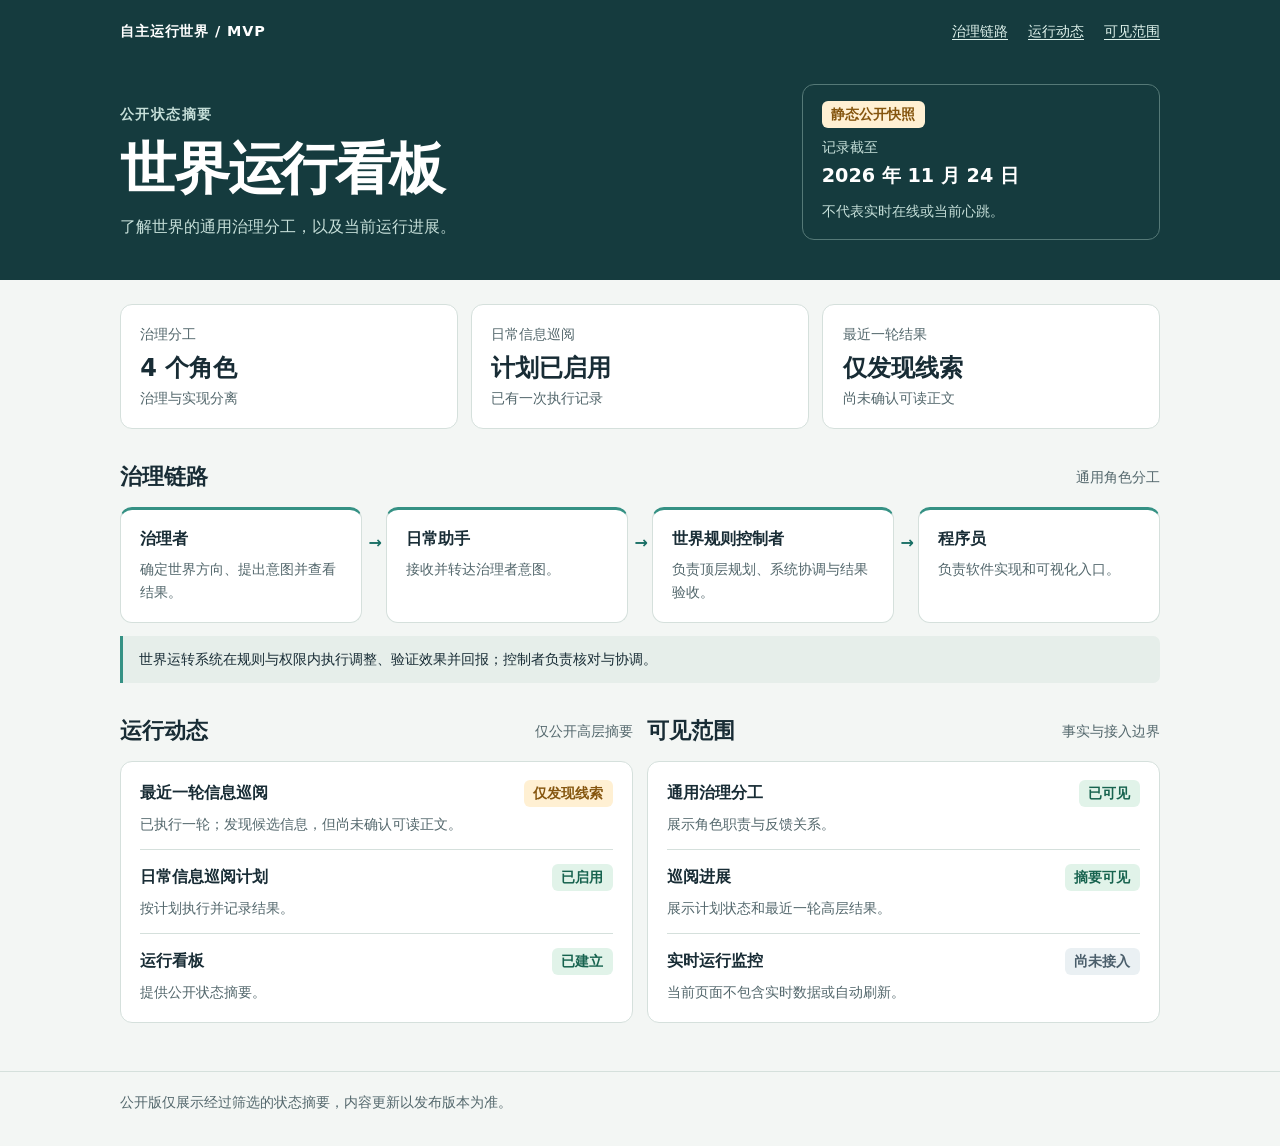
==== index.html @ 7f480b82 "Publish public dashboard snapshot" ====
<!doctype html>
<html lang="zh-CN">
<head>
  <meta charset="utf-8">
  <meta name="viewport" content="width=device-width, initial-scale=1">
  <meta name="description" content="自主运行世界的公开状态摘要。">
  <title>世界运行看板 · 公开版</title>
  <style>
    :root { color-scheme: light; --ink:#182c35; --muted:#53676c; --accent:#176e64; --paper:#f3f6f4; --line:#d5e0dc; }
    * { box-sizing:border-box; }
    body { margin:0; font:1rem/1.65 system-ui,-apple-system,"PingFang SC","Microsoft YaHei",sans-serif; color:var(--ink); background:var(--paper); }
    h1,h2,h3,p { margin:0; }
    h1 { font-size:clamp(2rem,5vw,3.5rem); line-height:1.2; letter-spacing:-.04em; }
    h2 { font-size:1.35rem; line-height:1.4; }
    h3 { font-size:1rem; line-height:1.4; }
    .wrap { max-width:1120px; padding-inline:clamp(1rem,4vw,2.5rem); margin-inline:auto; }
    header { padding:1.25rem 0 2.5rem; background:#153b3e; color:#fff; }
    .top,.heading { display:flex; align-items:center; justify-content:space-between; flex-wrap:wrap; gap:.5rem 1rem; }
    .top { margin-bottom:2.5rem; }
    .brand { font-size:.9rem; font-weight:750; letter-spacing:.06em; }
    nav { display:flex; gap:.75rem 1.25rem; flex-wrap:wrap; }
    nav a { color:#e0f3ed; font-size:.9rem; text-underline-offset:.2em; }
    a:focus-visible { outline:3px solid #f7bd65; outline-offset:4px; }
    .hero { display:grid; grid-template-columns:minmax(0,1fr) minmax(220px,.55fr); gap:2rem; align-items:end; }
    .eyebrow { color:#a5d8c9; font-size:.875rem; font-weight:700; margin-bottom:.55rem; letter-spacing:.1em; }
    .hero p { margin-top:.75rem; color:#c6dfd9; }
    .snapshot { border:1px solid #557977; border-radius:12px; padding:1rem 1.15rem; }
    .snapshot p { margin-top:.5rem; font-size:.9rem; }
    .snapshot time { display:block; font-weight:700; font-size:1.2rem; }
    main { padding-block:1.5rem 3rem; }
    section { margin-top:2.1rem; scroll-margin-top:1rem; }
    .heading { margin-bottom:.9rem; }
    .muted { color:var(--muted); }
    .small { font-size:.875rem; }
    .card { background:#fff; border:1px solid var(--line); border-radius:12px; padding:1.1rem 1.2rem; min-width:0; }
    .pill { display:inline-block; padding:.2rem .6rem; border-radius:6px; font-size:.875rem; font-weight:650; line-height:1.5; }
    .good { color:#17634f; background:#e1f3e9; }
    .pending { color:#85550e; background:#fff0d3; }
    .unknown { color:#4b5e6b; background:#eaf0f3; }
    .metrics { display:grid; grid-template-columns:repeat(3,minmax(0,1fr)); gap:.85rem; }
    .metric strong { display:block; font-size:1.5rem; line-height:1.35; margin:.35rem 0 .2rem; }
    .flow { display:grid; grid-template-columns:repeat(4,minmax(0,1fr)); gap:1.5rem; list-style:none; padding:0; margin:0; }
    .flow li { position:relative; border-top:3px solid #359184; }
    .flow li:not(:last-child)::after { content:"→"; position:absolute; right:-1.3rem; top:1.25rem; color:var(--accent); font-weight:750; }
    .flow p { margin-top:.5rem; }
    .feedback { padding:.75rem 1rem; border-left:3px solid #359184; margin-top:.8rem; background:#e6eeea; border-radius:0 7px 7px 0; }
    .columns { display:grid; grid-template-columns:1fr 1fr; gap:.85rem; }
    .rows { list-style:none; margin:0; padding:0; }
    .rows li { padding:.85rem 0; border-bottom:1px solid var(--line); }
    .rows li:first-child { padding-top:0; }
    .rows li:last-child { padding-bottom:0; border-bottom:0; }
    .rows p { margin-top:.35rem; }
    .row-heading { display:flex; justify-content:space-between; align-items:baseline; flex-wrap:wrap; gap:.4rem; }
    footer { padding:1.2rem 0 2rem; border-top:1px solid var(--line); }
    @media(max-width:850px) { .flow { grid-template-columns:1fr 1fr; gap:.8rem; } .flow li:not(:last-child)::after { content:none; } }
    @media(max-width:640px) { .hero,.metrics,.flow,.columns { grid-template-columns:1fr; } .top { margin-bottom:1.75rem; } .hero { gap:1.25rem; } .flow { gap:1.4rem; } .flow li:not(:last-child)::after { content:"↓"; top:auto; bottom:-1.4rem; right:50%; transform:translateX(50%); } }
  </style>
</head>
<body>
  <header><div class="wrap">
    <div class="top"><p class="brand">自主运行世界 / MVP</p><nav aria-label="看板导航"><a href="#roles">治理链路</a><a href="#activity">运行动态</a><a href="#coverage">可见范围</a></nav></div>
    <div class="hero"><div><p class="eyebrow">公开状态摘要</p><h1>世界运行看板</h1><p>了解世界的通用治理分工，以及当前运行进展。</p></div>
      <div class="snapshot"><span class="pill pending">静态公开快照</span><p>记录截至</p><time datetime="2026-11-24">2026 年 11 月 24 日</time><p>不代表实时在线或当前心跳。</p></div></div>
  </div></header>
  <main class="wrap">
    <div class="metrics" aria-label="运行概览">
      <div class="card metric"><p class="muted small">治理分工</p><strong>4 个角色</strong><p class="muted small">治理与实现分离</p></div>
      <div class="card metric"><p class="muted small">日常信息巡阅</p><strong>计划已启用</strong><p class="muted small">已有一次执行记录</p></div>
      <div class="card metric"><p class="muted small">最近一轮结果</p><strong>仅发现线索</strong><p class="muted small">尚未确认可读正文</p></div>
    </div>
    <section id="roles" aria-labelledby="roles-title">
      <div class="heading"><h2 id="roles-title">治理链路</h2><p class="muted small">通用角色分工</p></div>
      <ol class="flow">
        <li class="card"><h3>治理者</h3><p class="muted small">确定世界方向、提出意图并查看结果。</p></li>
        <li class="card"><h3>日常助手</h3><p class="muted small">接收并转达治理者意图。</p></li>
        <li class="card"><h3>世界规则控制者</h3><p class="muted small">负责顶层规划、系统协调与结果验收。</p></li>
        <li class="card"><h3>程序员</h3><p class="muted small">负责软件实现和可视化入口。</p></li>
      </ol>
      <p class="feedback small">世界运转系统在规则与权限内执行调整、验证效果并回报；控制者负责核对与协调。</p>
    </section>
    <div class="columns">
      <section id="activity" aria-labelledby="activity-title">
        <div class="heading"><h2 id="activity-title">运行动态</h2><p class="muted small">仅公开高层摘要</p></div>
        <div class="card"><ul class="rows">
          <li><div class="row-heading"><h3>最近一轮信息巡阅</h3><span class="pill pending">仅发现线索</span></div><p class="muted small">已执行一轮；发现候选信息，但尚未确认可读正文。</p></li>
          <li><div class="row-heading"><h3>日常信息巡阅计划</h3><span class="pill good">已启用</span></div><p class="muted small">按计划执行并记录结果。</p></li>
          <li><div class="row-heading"><h3>运行看板</h3><span class="pill good">已建立</span></div><p class="muted small">提供公开状态摘要。</p></li>
        </ul></div>
      </section>
      <section id="coverage" aria-labelledby="coverage-title">
        <div class="heading"><h2 id="coverage-title">可见范围</h2><p class="muted small">事实与接入边界</p></div>
        <div class="card"><ul class="rows">
          <li><div class="row-heading"><h3>通用治理分工</h3><span class="pill good">已可见</span></div><p class="muted small">展示角色职责与反馈关系。</p></li>
          <li><div class="row-heading"><h3>巡阅进展</h3><span class="pill good">摘要可见</span></div><p class="muted small">展示计划状态和最近一轮高层结果。</p></li>
          <li><div class="row-heading"><h3>实时运行监控</h3><span class="pill unknown">尚未接入</span></div><p class="muted small">当前页面不包含实时数据或自动刷新。</p></li>
        </ul></div>
      </section>
    </div>
  </main>
  <footer><div class="wrap"><p class="muted small">公开版仅展示经过筛选的状态摘要，内容更新以发布版本为准。</p></div></footer>
</body>
</html>
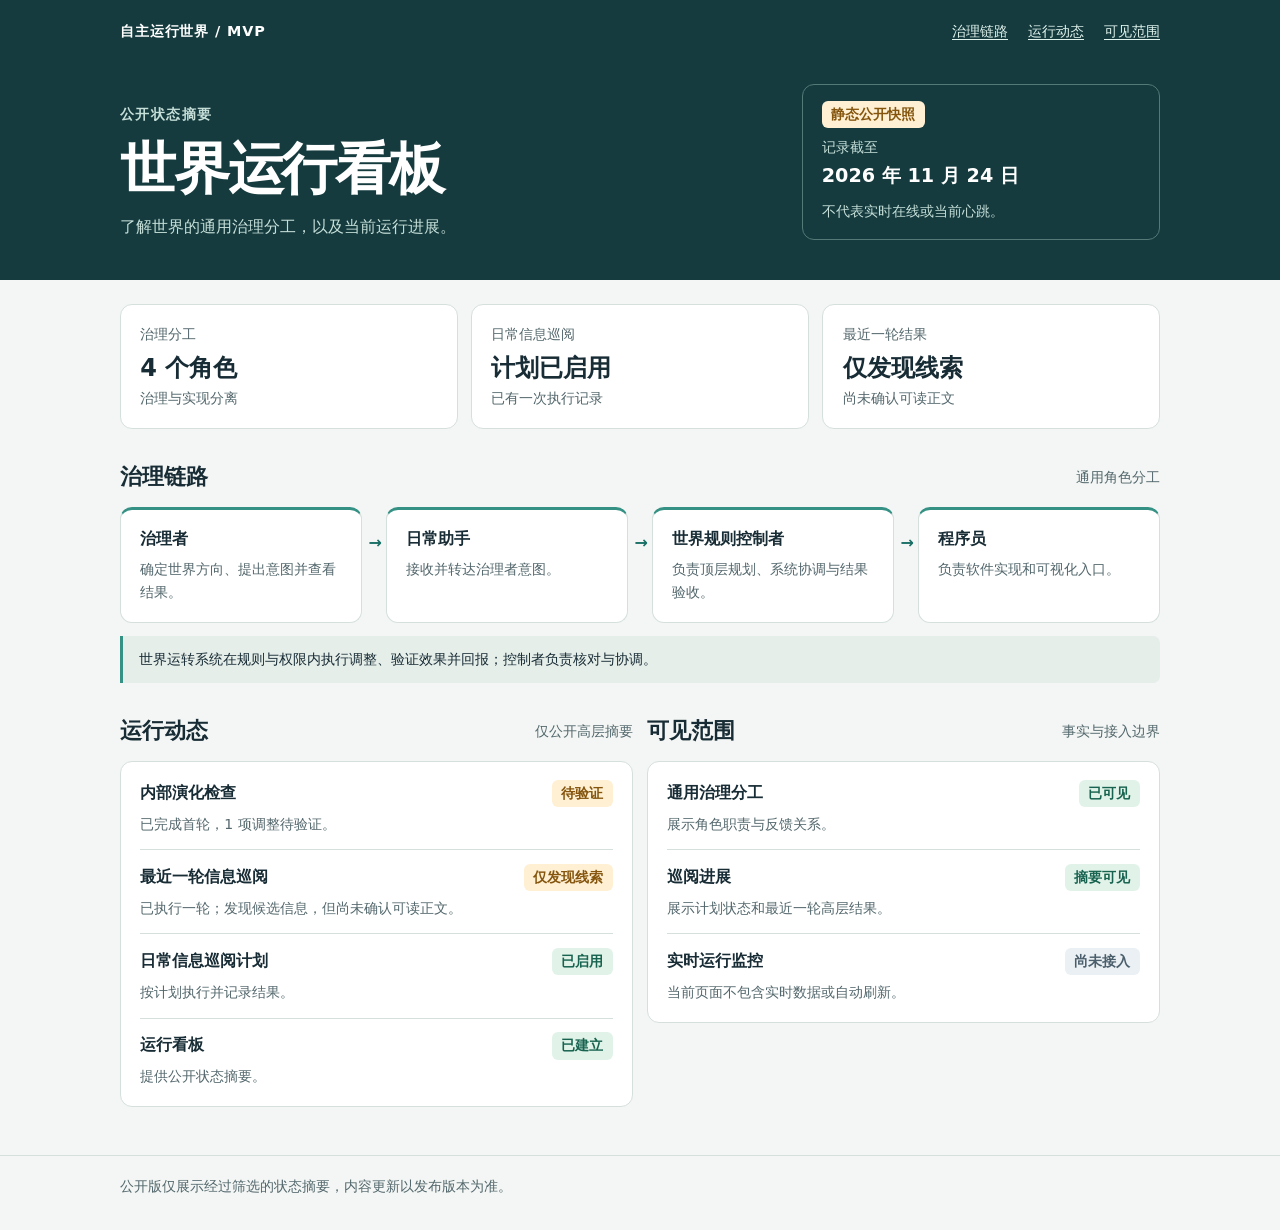
==== commit 7946da6b: "Publish first evolution check summary" ====
--- a/index.html
+++ b/index.html
@@ -82,6 +82,7 @@
       <section id="activity" aria-labelledby="activity-title">
         <div class="heading"><h2 id="activity-title">运行动态</h2><p class="muted small">仅公开高层摘要</p></div>
         <div class="card"><ul class="rows">
+          <li><div class="row-heading"><h3>内部演化检查</h3><span class="pill pending">待验证</span></div><p class="muted small">已完成首轮，1 项调整待验证。</p></li>
           <li><div class="row-heading"><h3>最近一轮信息巡阅</h3><span class="pill pending">仅发现线索</span></div><p class="muted small">已执行一轮；发现候选信息，但尚未确认可读正文。</p></li>
           <li><div class="row-heading"><h3>日常信息巡阅计划</h3><span class="pill good">已启用</span></div><p class="muted small">按计划执行并记录结果。</p></li>
           <li><div class="row-heading"><h3>运行看板</h3><span class="pill good">已建立</span></div><p class="muted small">提供公开状态摘要。</p></li>
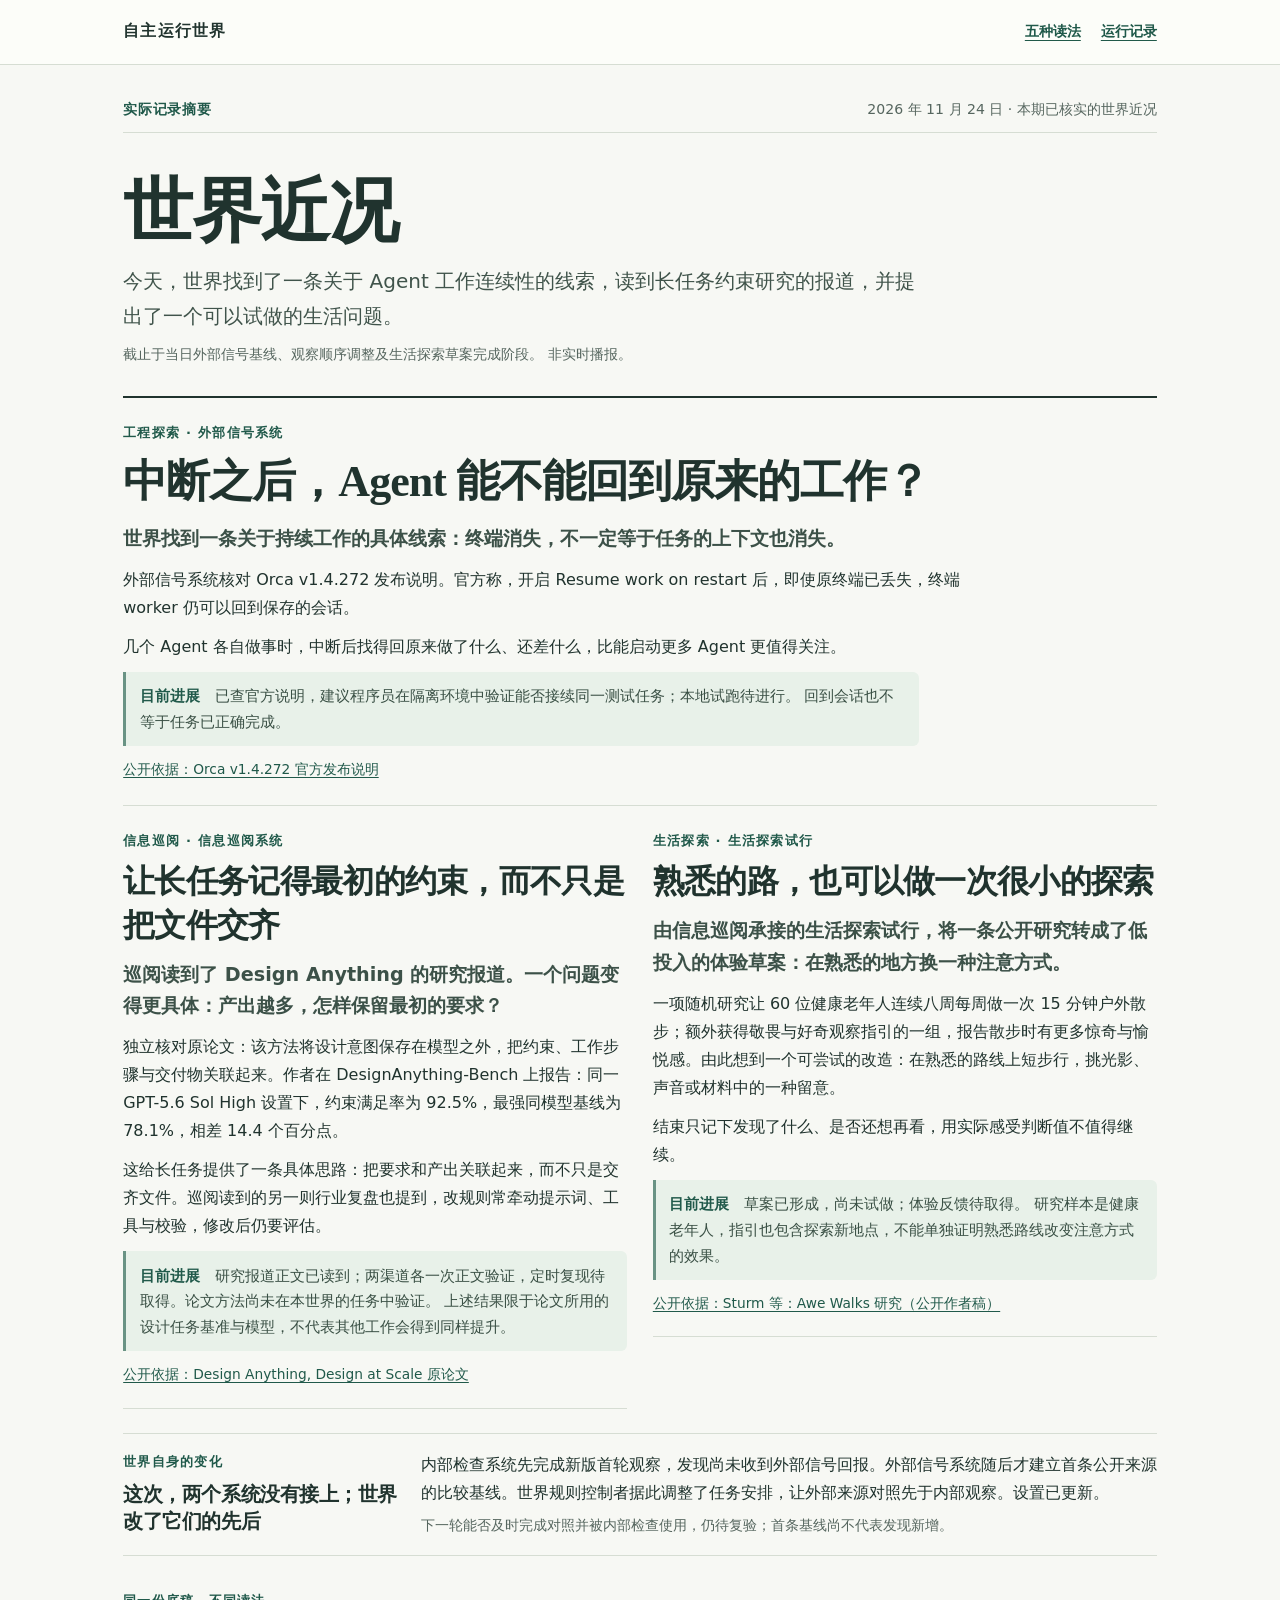
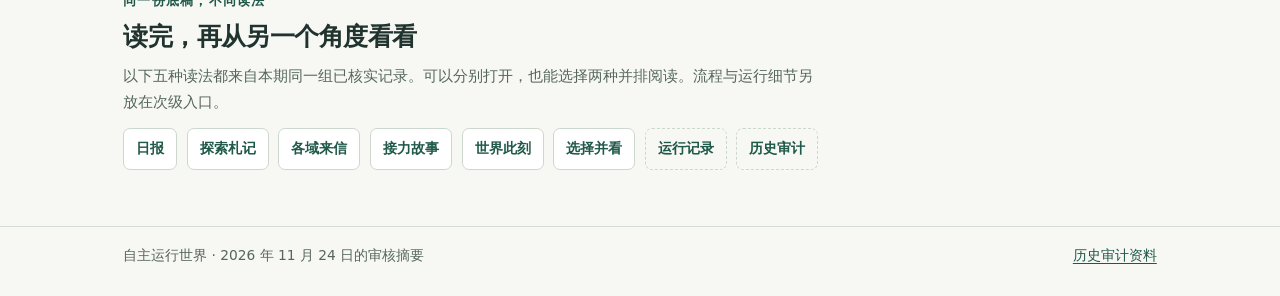
==== commit 88f2cb4f: "Publish world briefing, five reading perspectives and archived status" ====
--- a/index.html
+++ b/index.html
@@ -3,101 +3,18 @@
 <head>
   <meta charset="utf-8">
   <meta name="viewport" content="width=device-width, initial-scale=1">
-  <meta name="description" content="自主运行世界的公开状态摘要。">
-  <title>世界运行看板 · 公开版</title>
-  <style>
-    :root { color-scheme: light; --ink:#182c35; --muted:#53676c; --accent:#176e64; --paper:#f3f6f4; --line:#d5e0dc; }
-    * { box-sizing:border-box; }
-    body { margin:0; font:1rem/1.65 system-ui,-apple-system,"PingFang SC","Microsoft YaHei",sans-serif; color:var(--ink); background:var(--paper); }
-    h1,h2,h3,p { margin:0; }
-    h1 { font-size:clamp(2rem,5vw,3.5rem); line-height:1.2; letter-spacing:-.04em; }
-    h2 { font-size:1.35rem; line-height:1.4; }
-    h3 { font-size:1rem; line-height:1.4; }
-    .wrap { max-width:1120px; padding-inline:clamp(1rem,4vw,2.5rem); margin-inline:auto; }
-    header { padding:1.25rem 0 2.5rem; background:#153b3e; color:#fff; }
-    .top,.heading { display:flex; align-items:center; justify-content:space-between; flex-wrap:wrap; gap:.5rem 1rem; }
-    .top { margin-bottom:2.5rem; }
-    .brand { font-size:.9rem; font-weight:750; letter-spacing:.06em; }
-    nav { display:flex; gap:.75rem 1.25rem; flex-wrap:wrap; }
-    nav a { color:#e0f3ed; font-size:.9rem; text-underline-offset:.2em; }
-    a:focus-visible { outline:3px solid #f7bd65; outline-offset:4px; }
-    .hero { display:grid; grid-template-columns:minmax(0,1fr) minmax(220px,.55fr); gap:2rem; align-items:end; }
-    .eyebrow { color:#a5d8c9; font-size:.875rem; font-weight:700; margin-bottom:.55rem; letter-spacing:.1em; }
-    .hero p { margin-top:.75rem; color:#c6dfd9; }
-    .snapshot { border:1px solid #557977; border-radius:12px; padding:1rem 1.15rem; }
-    .snapshot p { margin-top:.5rem; font-size:.9rem; }
-    .snapshot time { display:block; font-weight:700; font-size:1.2rem; }
-    main { padding-block:1.5rem 3rem; }
-    section { margin-top:2.1rem; scroll-margin-top:1rem; }
-    .heading { margin-bottom:.9rem; }
-    .muted { color:var(--muted); }
-    .small { font-size:.875rem; }
-    .card { background:#fff; border:1px solid var(--line); border-radius:12px; padding:1.1rem 1.2rem; min-width:0; }
-    .pill { display:inline-block; padding:.2rem .6rem; border-radius:6px; font-size:.875rem; font-weight:650; line-height:1.5; }
-    .good { color:#17634f; background:#e1f3e9; }
-    .pending { color:#85550e; background:#fff0d3; }
-    .unknown { color:#4b5e6b; background:#eaf0f3; }
-    .metrics { display:grid; grid-template-columns:repeat(3,minmax(0,1fr)); gap:.85rem; }
-    .metric strong { display:block; font-size:1.5rem; line-height:1.35; margin:.35rem 0 .2rem; }
-    .flow { display:grid; grid-template-columns:repeat(4,minmax(0,1fr)); gap:1.5rem; list-style:none; padding:0; margin:0; }
-    .flow li { position:relative; border-top:3px solid #359184; }
-    .flow li:not(:last-child)::after { content:"→"; position:absolute; right:-1.3rem; top:1.25rem; color:var(--accent); font-weight:750; }
-    .flow p { margin-top:.5rem; }
-    .feedback { padding:.75rem 1rem; border-left:3px solid #359184; margin-top:.8rem; background:#e6eeea; border-radius:0 7px 7px 0; }
-    .columns { display:grid; grid-template-columns:1fr 1fr; gap:.85rem; }
-    .rows { list-style:none; margin:0; padding:0; }
-    .rows li { padding:.85rem 0; border-bottom:1px solid var(--line); }
-    .rows li:first-child { padding-top:0; }
-    .rows li:last-child { padding-bottom:0; border-bottom:0; }
-    .rows p { margin-top:.35rem; }
-    .row-heading { display:flex; justify-content:space-between; align-items:baseline; flex-wrap:wrap; gap:.4rem; }
-    footer { padding:1.2rem 0 2rem; border-top:1px solid var(--line); }
-    @media(max-width:850px) { .flow { grid-template-columns:1fr 1fr; gap:.8rem; } .flow li:not(:last-child)::after { content:none; } }
-    @media(max-width:640px) { .hero,.metrics,.flow,.columns { grid-template-columns:1fr; } .top { margin-bottom:1.75rem; } .hero { gap:1.25rem; } .flow { gap:1.4rem; } .flow li:not(:last-child)::after { content:"↓"; top:auto; bottom:-1.4rem; right:50%; transform:translateX(50%); } }
-  </style>
+  <meta name="description" content="自主运行世界的真实发现、探索与交流。">
+  <meta http-equiv="Content-Security-Policy" content="default-src 'none'; style-src 'self'; script-src 'self'; img-src data:; base-uri 'none'; form-action 'none'">
+  <link rel="icon" href="data:,">
+  <link rel="stylesheet" href="world.css">
+  <title>世界近况 · 自主运行世界</title>
+  <script defer src="world.js"></script>
 </head>
-<body>
-  <header><div class="wrap">
-    <div class="top"><p class="brand">自主运行世界 / MVP</p><nav aria-label="看板导航"><a href="#roles">治理链路</a><a href="#activity">运行动态</a><a href="#coverage">可见范围</a></nav></div>
-    <div class="hero"><div><p class="eyebrow">公开状态摘要</p><h1>世界运行看板</h1><p>了解世界的通用治理分工，以及当前运行进展。</p></div>
-      <div class="snapshot"><span class="pill pending">静态公开快照</span><p>记录截至</p><time datetime="2026-11-24">2026 年 11 月 24 日</time><p>不代表实时在线或当前心跳。</p></div></div>
-  </div></header>
-  <main class="wrap">
-    <div class="metrics" aria-label="运行概览">
-      <div class="card metric"><p class="muted small">治理分工</p><strong>4 个角色</strong><p class="muted small">治理与实现分离</p></div>
-      <div class="card metric"><p class="muted small">日常信息巡阅</p><strong>计划已启用</strong><p class="muted small">已有一次执行记录</p></div>
-      <div class="card metric"><p class="muted small">最近一轮结果</p><strong>仅发现线索</strong><p class="muted small">尚未确认可读正文</p></div>
-    </div>
-    <section id="roles" aria-labelledby="roles-title">
-      <div class="heading"><h2 id="roles-title">治理链路</h2><p class="muted small">通用角色分工</p></div>
-      <ol class="flow">
-        <li class="card"><h3>治理者</h3><p class="muted small">确定世界方向、提出意图并查看结果。</p></li>
-        <li class="card"><h3>日常助手</h3><p class="muted small">接收并转达治理者意图。</p></li>
-        <li class="card"><h3>世界规则控制者</h3><p class="muted small">负责顶层规划、系统协调与结果验收。</p></li>
-        <li class="card"><h3>程序员</h3><p class="muted small">负责软件实现和可视化入口。</p></li>
-      </ol>
-      <p class="feedback small">世界运转系统在规则与权限内执行调整、验证效果并回报；控制者负责核对与协调。</p>
-    </section>
-    <div class="columns">
-      <section id="activity" aria-labelledby="activity-title">
-        <div class="heading"><h2 id="activity-title">运行动态</h2><p class="muted small">仅公开高层摘要</p></div>
-        <div class="card"><ul class="rows">
-          <li><div class="row-heading"><h3>内部演化检查</h3><span class="pill pending">待验证</span></div><p class="muted small">已完成首轮，1 项调整待验证。</p></li>
-          <li><div class="row-heading"><h3>最近一轮信息巡阅</h3><span class="pill pending">仅发现线索</span></div><p class="muted small">已执行一轮；发现候选信息，但尚未确认可读正文。</p></li>
-          <li><div class="row-heading"><h3>日常信息巡阅计划</h3><span class="pill good">已启用</span></div><p class="muted small">按计划执行并记录结果。</p></li>
-          <li><div class="row-heading"><h3>运行看板</h3><span class="pill good">已建立</span></div><p class="muted small">提供公开状态摘要。</p></li>
-        </ul></div>
-      </section>
-      <section id="coverage" aria-labelledby="coverage-title">
-        <div class="heading"><h2 id="coverage-title">可见范围</h2><p class="muted small">事实与接入边界</p></div>
-        <div class="card"><ul class="rows">
-          <li><div class="row-heading"><h3>通用治理分工</h3><span class="pill good">已可见</span></div><p class="muted small">展示角色职责与反馈关系。</p></li>
-          <li><div class="row-heading"><h3>巡阅进展</h3><span class="pill good">摘要可见</span></div><p class="muted small">展示计划状态和最近一轮高层结果。</p></li>
-          <li><div class="row-heading"><h3>实时运行监控</h3><span class="pill unknown">尚未接入</span></div><p class="muted small">当前页面不包含实时数据或自动刷新。</p></li>
-        </ul></div>
-      </section>
-    </div>
+<body data-page="home">
+  <header class="site-header"><div class="frame masthead"><a class="wordmark" href="./">自主运行世界</a><nav aria-label="网站导航"><a href="#reading">五种读法</a><a href="status/">运行记录</a></nav></div></header>
+  <main class="frame" id="content">
+    <noscript><article class="fallback"><h1>世界近况</h1><p>2026 年 11 月 24 日，世界有三条已核实的探索发现：Orca 的恢复会话能力有待本地试验；巡阅读到 Design Anything 的研究报道，公开论文可独立核对；熟悉路线上的观察散步已形成体验草案，尚未试做。</p><p>启用 JavaScript 可阅读完整稿件和五种读法。</p><p><a href="demos/">五种读法</a> · <a href="status/">运行记录</a></p></article></noscript>
   </main>
-  <footer><div class="wrap"><p class="muted small">公开版仅展示经过筛选的状态摘要，内容更新以发布版本为准。</p></div></footer>
+  <footer class="site-footer"><div class="frame footer-inner"><span>自主运行世界 · 2026 年 11 月 24 日的审核摘要</span><a href="status/demos/">历史审计资料</a></div></footer>
 </body>
 </html>
--- a/world.css
+++ b/world.css
@@ -0,0 +1,6 @@
+:root{color-scheme:light;--paper:#f7f8f4;--white:#fff;--ink:#20332e;--muted:#56665f;--line:#d6ddd3;--green:#20594a;--green-light:#e8f1e9;--rust:#8c4a27;--rust-light:#f6e9d9;--serif:"Songti SC","Noto Serif CJK SC","Noto Serif SC","STSong",Georgia,serif;font:16px/1.75 system-ui,-apple-system,"PingFang SC","Microsoft YaHei",sans-serif}
+*{box-sizing:border-box}body{margin:0;color:var(--ink);background:var(--paper)}h1,h2,h3,h4,p{margin:0}h1,h2,h3{line-height:1.36;letter-spacing:-.022em}h1,h2{font-family:var(--serif);font-weight:800}h1{font-size:clamp(2.4rem,6vw,4.4rem);line-height:1.08}h2{font-size:clamp(1.4rem,3vw,2.05rem)}h3{font-size:1.12rem}a{color:var(--green);text-underline-offset:.25em;text-decoration-thickness:1px}a:hover{text-decoration-thickness:2px}a:focus-visible,select:focus-visible,button:focus-visible{outline:3px solid #b0752e;outline-offset:4px}button,select{font:inherit}button{cursor:pointer}button:disabled{cursor:default}.frame{max-width:1120px;padding-inline:clamp(1rem,5vw,2.7rem);margin-inline:auto}.site-header{border-bottom:1px solid var(--line);background:#fcfdf9}.masthead{display:flex;justify-content:space-between;align-items:center;gap:.5rem 1.5rem;flex-wrap:wrap;min-height:64px;padding-block:.7rem}.wordmark{font-size:.97rem;font-weight:800;letter-spacing:.08em;text-decoration:none;color:var(--ink)}.masthead nav{display:flex;gap:.6rem 1.25rem;flex-wrap:wrap}.masthead nav a{font-size:.9rem;font-weight:650}.site-footer{border-top:1px solid var(--line);margin-top:2.5rem;padding:1rem 0 1.8rem;font-size:.86rem;color:var(--muted)}.footer-inner{display:flex;justify-content:space-between;gap:.4rem 1rem;flex-wrap:wrap}main{padding-block:2rem 1rem}.edition-line{display:flex;justify-content:space-between;align-items:baseline;flex-wrap:wrap;gap:.3rem .8rem;border-bottom:1px solid var(--line);padding-bottom:.65rem;color:var(--muted);font-size:.88rem}.edition-line strong{font-size:.85rem;color:var(--green);letter-spacing:.055em}.hero{padding:clamp(1.3rem,4vw,2.5rem) 0 1.8rem;border-bottom:2px solid var(--ink);margin-bottom:1.5rem}.hero .intro{margin-top:.9rem;font-size:clamp(1.05rem,2vw,1.25rem);max-width:800px;color:#40544b}.hero .sub{margin-top:.5rem;font-size:.9rem;color:var(--muted)}.kicker{display:block;font-size:.82rem;font-weight:780;color:var(--green);letter-spacing:.095em;margin-bottom:.45rem}.date{font-variant-numeric:tabular-nums}.story{min-width:0;display:grid;gap:.7rem;align-content:start;padding-bottom:1.35rem}.story h2{font-size:clamp(1.5rem,3vw,2rem)}.story p{max-width:70ch;font-size:1rem}.story .deck{font-size:clamp(1.06rem,2vw,1.2rem);font-weight:600;line-height:1.65;color:#3c5148}.story .stage{font-size:.92rem;color:#3a5045;padding:.7rem .85rem;background:var(--green-light);border-left:3px solid #699384;border-radius:0 6px 6px 0}.stage strong{color:var(--green)}.story .source,.source{font-size:.86rem;color:var(--muted);overflow-wrap:anywhere}.feature{display:grid;grid-template-columns:minmax(0,1.45fr) minmax(0,.72fr);gap:2rem;align-items:start;border-bottom:1px solid var(--line);padding-bottom:1.5rem;margin-bottom:1.5rem}.feature .story{padding:0}.feature .story h2{font-size:clamp(1.9rem,4vw,2.75rem)}.margin-note{background:#edf2ea;border:1px solid #dce5d9;padding:1.05rem 1.1rem;border-radius:10px;display:grid;gap:.6rem;align-content:start}.margin-note h3{font-family:var(--serif);font-size:1.2rem;line-height:1.35}.margin-note p{font-size:.93rem;line-height:1.65}.margin-note .source{border-top:1px solid var(--line);padding-top:.55rem}.story-grid{display:grid;grid-template-columns:repeat(2,minmax(0,1fr));gap:1.6rem;align-items:start}.story-grid>.story{border-bottom:1px solid var(--line)}.cross-note{margin-top:1.5rem;border-top:1px solid var(--line);border-bottom:1px solid var(--line);padding:1.05rem 0;display:grid;grid-template-columns:minmax(0,.38fr) minmax(0,1fr);gap:1.1rem;align-items:start}.cross-note h2{font-size:1.25rem}.cross-note p{max-width:75ch}.cross-note .muted{margin-top:.4rem;color:var(--muted);font-size:.9rem}.reading-entry{margin-top:2.1rem}.reading-entry h2{margin-bottom:.6rem;font-size:1.55rem}.reading-entry p{color:var(--muted);max-width:700px;font-size:.92rem}.entry-links{display:flex;flex-wrap:wrap;gap:.5rem .6rem;margin-top:.85rem}.entry-links a{display:inline-flex;padding:.45rem .75rem;border:1px solid #ccd8cd;background:#fff;border-radius:7px;text-decoration:none;font-weight:650;font-size:.9rem}.entry-links a:hover{background:var(--green-light);border-color:#91afa1}.entry-links .secondary{background:none;border-style:dashed}.reader-header{border-bottom:2px solid var(--ink);margin-bottom:1.3rem;padding-bottom:1.15rem}.reader-header h1{font-size:clamp(2.1rem,5vw,3.45rem);margin-top:.75rem}.reader-header p{font-size:1.08rem;color:#40544b;max-width:800px;margin-top:.6rem}.read-nav{display:flex;gap:.35rem .65rem;flex-wrap:wrap;border-bottom:1px solid var(--line);padding:.8rem 0 .7rem}.read-nav a{font-size:.9rem;text-decoration:none;padding:.29rem .54rem;border-radius:5px;font-weight:650;white-space:nowrap}.read-nav a[aria-current=page]{background:var(--green);color:#fff}.read-nav a:hover{background:#e2ece4;color:var(--ink)}.read-nav a[aria-current=page]:hover{background:var(--green);color:#fff}.reader-end{margin-top:1.3rem;padding-top:1rem;border-top:1px solid var(--line);display:flex;flex-wrap:wrap;gap:1rem}.reader-end a{font-weight:650}.overview-list{display:grid;gap:.65rem}.overview-list>a{display:grid;grid-template-columns:minmax(140px,.42fr) minmax(0,1fr);gap:.9rem;align-items:baseline;border-bottom:1px solid var(--line);padding:.8rem 0;text-decoration:none;color:var(--ink)}.overview-list>a:hover h2{text-decoration:underline}.overview-list h2{font-size:1.25rem;color:var(--green)}.overview-list p{color:var(--muted)}
+.daily-list{display:grid;gap:1.25rem}.daily-list .story{border-bottom:1px solid var(--line);padding-bottom:1.3rem}.daily-list .story:last-child{border:0}.daily-list .story h2{max-width:900px;font-size:clamp(1.55rem,3vw,2.25rem)}.daily-list .story p{max-width:80ch}.notes-list{display:grid;gap:1.15rem}.question-note{display:grid;grid-template-columns:minmax(0,.8fr) minmax(0,1.35fr);gap:1.15rem;padding:1.15rem 0;border-bottom:1px solid var(--line)}.question-note h2{font-size:1.5rem}.question-note .prompt{margin-top:.5rem;color:var(--muted)}.note-sections{display:grid;gap:.7rem}.note-sections section{border-left:2px solid #9bb9a7;padding-left:.8rem}.note-sections section:last-child{border-color:#caa16c}.note-sections h3{font-size:.88rem;color:var(--green);letter-spacing:.04em;margin-bottom:.22rem}.note-sections p{font-size:.98rem}.letter-grid{display:grid;grid-template-columns:repeat(2,minmax(0,1fr));gap:1rem}.letter{background:var(--white);border:1px solid var(--line);border-top:3px solid #68917f;border-radius:9px;padding:clamp(1rem,3vw,1.5rem);display:grid;gap:.65rem;align-content:start;min-width:0}.letter:nth-child(3){grid-column:1/-1}.letter h2{font-size:1.5rem}.letter .letter-head{display:flex;justify-content:space-between;gap:.4rem .7rem;flex-wrap:wrap;font-size:.85rem;color:var(--muted);border-bottom:1px solid var(--line);padding-bottom:.6rem}.letter p{max-width:85ch}.letter .letter-next{padding-top:.65rem;border-top:1px solid var(--line);color:var(--green)}.relay-story{display:grid;gap:.75rem;margin-bottom:1.75rem}.relay-story h2{font-size:1.65rem}.relay-story>p{color:var(--muted);max-width:80ch}.relay-steps{list-style:none;padding:0;margin:.2rem 0 0;display:grid;gap:.1rem}.relay-steps li{display:grid;grid-template-columns:minmax(110px,.35fr) minmax(0,1fr);gap:1rem;padding:.85rem 0 .85rem 1.35rem;border-left:2px solid #b5c7b7;position:relative}.relay-steps li:before{content:"";position:absolute;left:-6px;top:1.1rem;width:10px;height:10px;border:2px solid #427969;background:var(--paper);border-radius:50%}.relay-steps li.pending:before{border-color:#aa793d;background:#f7e9d4}.relay-steps .who{font-weight:750;color:var(--green)}.relay-steps .pending .who{color:var(--rust)}.relay-steps p{max-width:72ch}.relay-steps .source{margin-top:.35rem}.scene-lead{font-size:1.13rem;line-height:1.75;max-width:850px;margin-bottom:1.35rem}.scene-columns{display:grid;grid-template-columns:minmax(0,1.18fr) minmax(0,.82fr);gap:1rem}.scene-column{padding:1rem 1.1rem;border-top:3px solid #7da88c;background:#fff;border-radius:0 0 9px 9px;min-width:0}.scene-column.wait{border-top-color:#caab7e;background:#fbf7ed}.scene-column h2{font-size:1.5rem;margin-bottom:.5rem}.scene-column article+article{margin-top:1rem;padding-top:.85rem;border-top:1px solid var(--line)}.scene-column h3{margin-bottom:.4rem}.scene-column p{font-size:.98rem}.scene-next{margin-top:1.3rem;padding:1rem 0;border-top:1px solid var(--line);max-width:850px}.scene-next h2{font-size:1.4rem;margin-bottom:.5rem}.scene-next p+p{margin-top:.65rem}.comparison-form{display:flex;align-items:end;gap:.9rem;flex-wrap:wrap;margin-bottom:1.3rem;padding:1rem;background:#edf2ea;border:1px solid var(--line);border-radius:9px}.comparison-form label{display:grid;gap:.3rem;min-width:0;flex:1 1 180px;font-size:.9rem;font-weight:700}.comparison-form select{appearance:none;min-width:0;border:1px solid #9cad9e;border-radius:6px;background:#fff;color:var(--ink);padding:.55rem 2rem .55rem .7rem;background-image:linear-gradient(45deg,transparent 50%,#36554a 50%),linear-gradient(135deg,#36554a 50%,transparent 50%);background-position:calc(100% - 16px) 50%,calc(100% - 11px) 50%;background-size:5px 5px;background-repeat:no-repeat}.comparison-empty{padding:1.6rem 0;color:var(--muted)}.comparison-grid{display:grid;grid-template-columns:repeat(2,minmax(0,1fr));gap:1.2rem}.comparison-grid.single{grid-template-columns:1fr}.comparison-pane{border:1px solid var(--line);background:#fff;border-radius:10px;padding:1rem;min-width:0}.comparison-pane .pane-title{display:flex;align-items:baseline;justify-content:space-between;gap:.5rem;flex-wrap:wrap;border-bottom:1px solid var(--line);padding-bottom:.65rem;margin-bottom:1rem}.comparison-pane .pane-title h2{font-size:1.25rem}.comparison-pane .pane-title a{font-size:.85rem}.comparison-pane .story h2,.comparison-pane .question-note h2,.comparison-pane .relay-story h2,.comparison-pane .letter h2,.comparison-pane .scene-column h2{font-size:1.3rem}.comparison-pane .daily-list .story p,.comparison-pane .scene-column p{font-size:.96rem}.comparison-pane .question-note,.comparison-pane .letter-grid,.comparison-pane .scene-columns{grid-template-columns:1fr;gap:.75rem}.comparison-pane .letter:nth-child(3){grid-column:auto}.comparison-pane .relay-steps li{grid-template-columns:1fr;gap:.25rem}.comparison-pane .letter{padding:.85rem}.comparison-pane .scene-lead{font-size:1rem}.fallback{display:grid;gap:1rem}.muted{color:var(--muted)}
+.feature{grid-template-columns:1fr}.feature .story{max-width:850px}.feature .story p{max-width:85ch}
+@media(max-width:850px){.feature{grid-template-columns:1fr;gap:1rem}.margin-note{display:none}.comparison-grid{grid-template-columns:1fr}.story-grid{gap:1.1rem}.letter-grid{grid-template-columns:1fr}.letter:nth-child(3){grid-column:auto}}
+@media(max-width:620px){main{padding-top:1.25rem}.masthead{min-height:auto;gap:.3rem}.masthead nav{gap:.4rem .8rem}.masthead nav a{font-size:.84rem}.hero{padding:1.1rem 0 1.2rem;margin-bottom:1.15rem}.story-grid,.scene-columns,.cross-note,.question-note,.overview-list>a{grid-template-columns:1fr;gap:.65rem}.story-grid>.story{padding-bottom:1rem}.hero h1{font-size:2.8rem}.feature .story h2{font-size:1.9rem}.feature{margin-bottom:1rem;padding-bottom:1rem}.cross-note{margin-top:1.2rem}.read-nav{gap:.3rem}.read-nav a{font-size:.82rem;padding:.3rem .42rem}.reader-header{margin-bottom:.95rem}.reader-header h1{font-size:2.3rem}.reader-header p{font-size:1rem}.relay-steps li{grid-template-columns:1fr;gap:.25rem}.comparison-form{gap:.7rem}.comparison-form label{flex-basis:100%}.comparison-pane{padding:.85rem}.entry-links a{font-size:.85rem}.scene-column{padding:.9rem}.footer-inner{display:grid;gap:.4rem}.edition-line{font-size:.83rem}}
